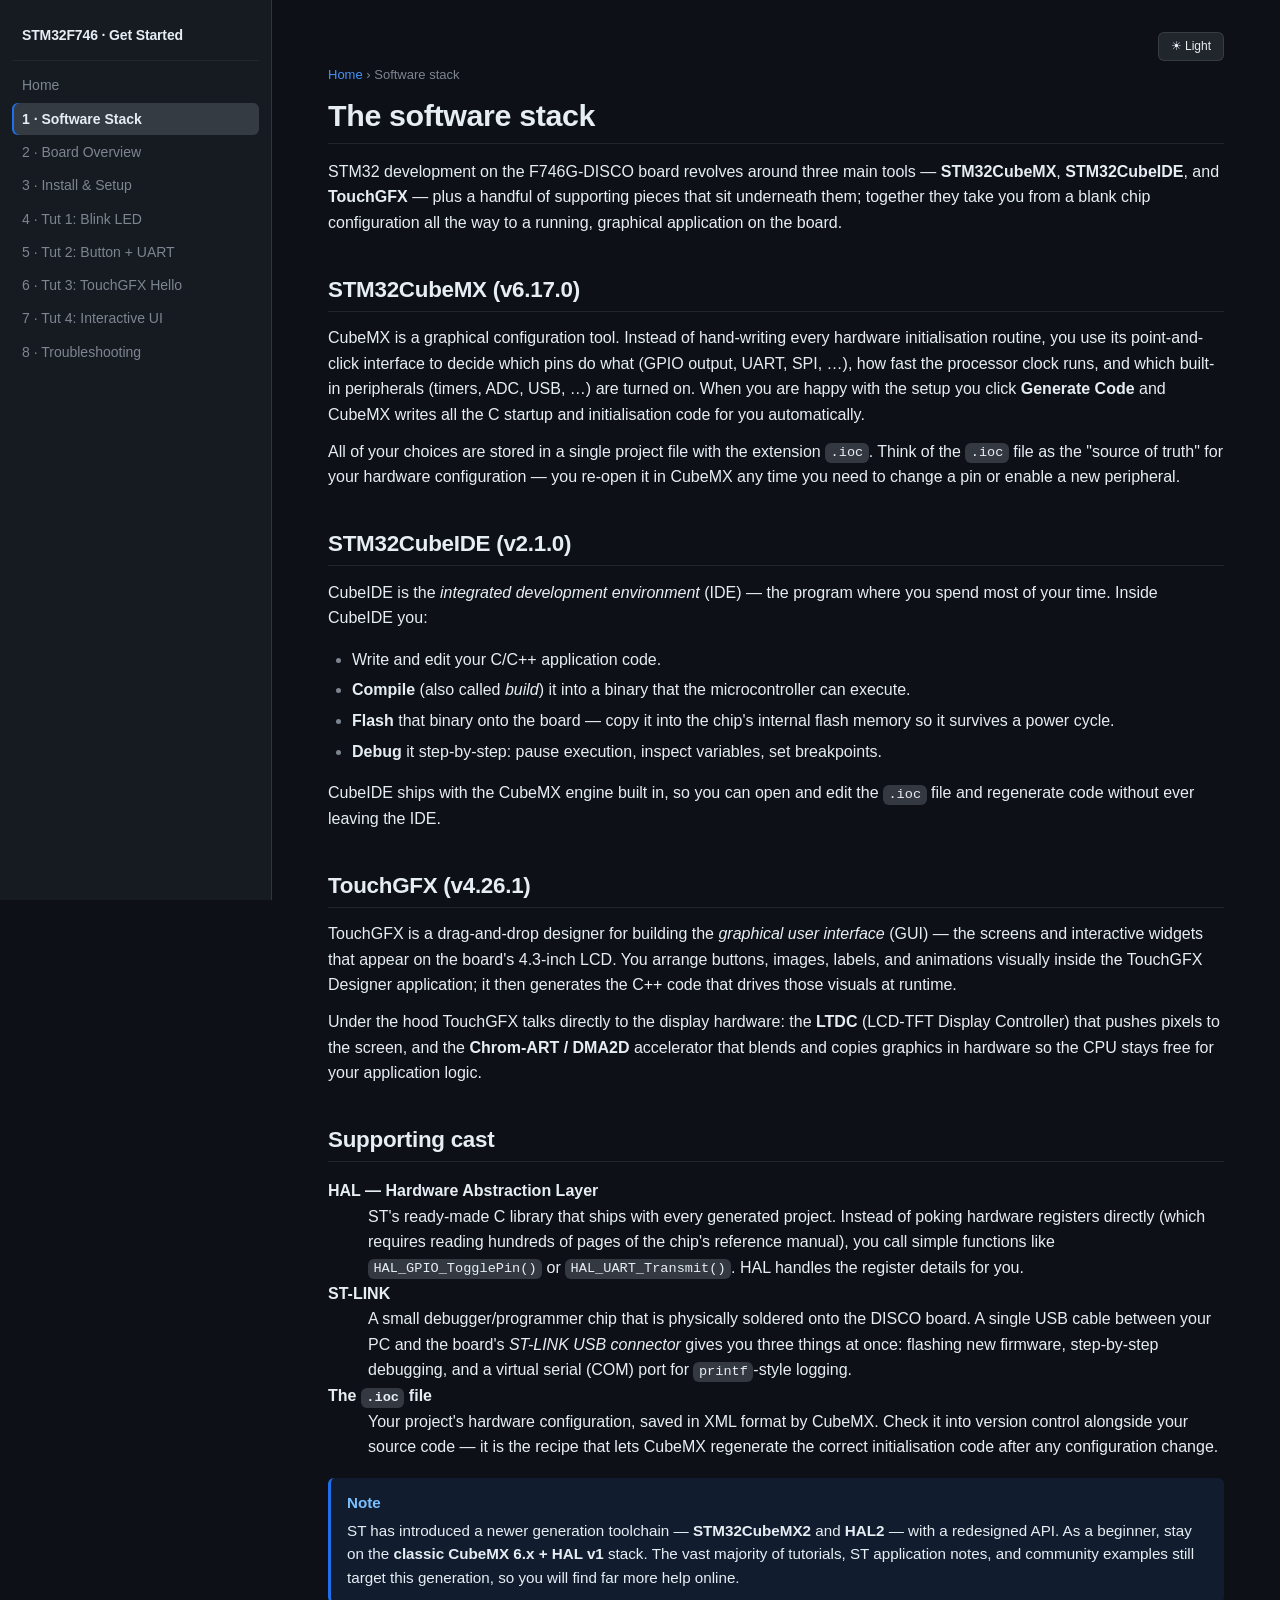
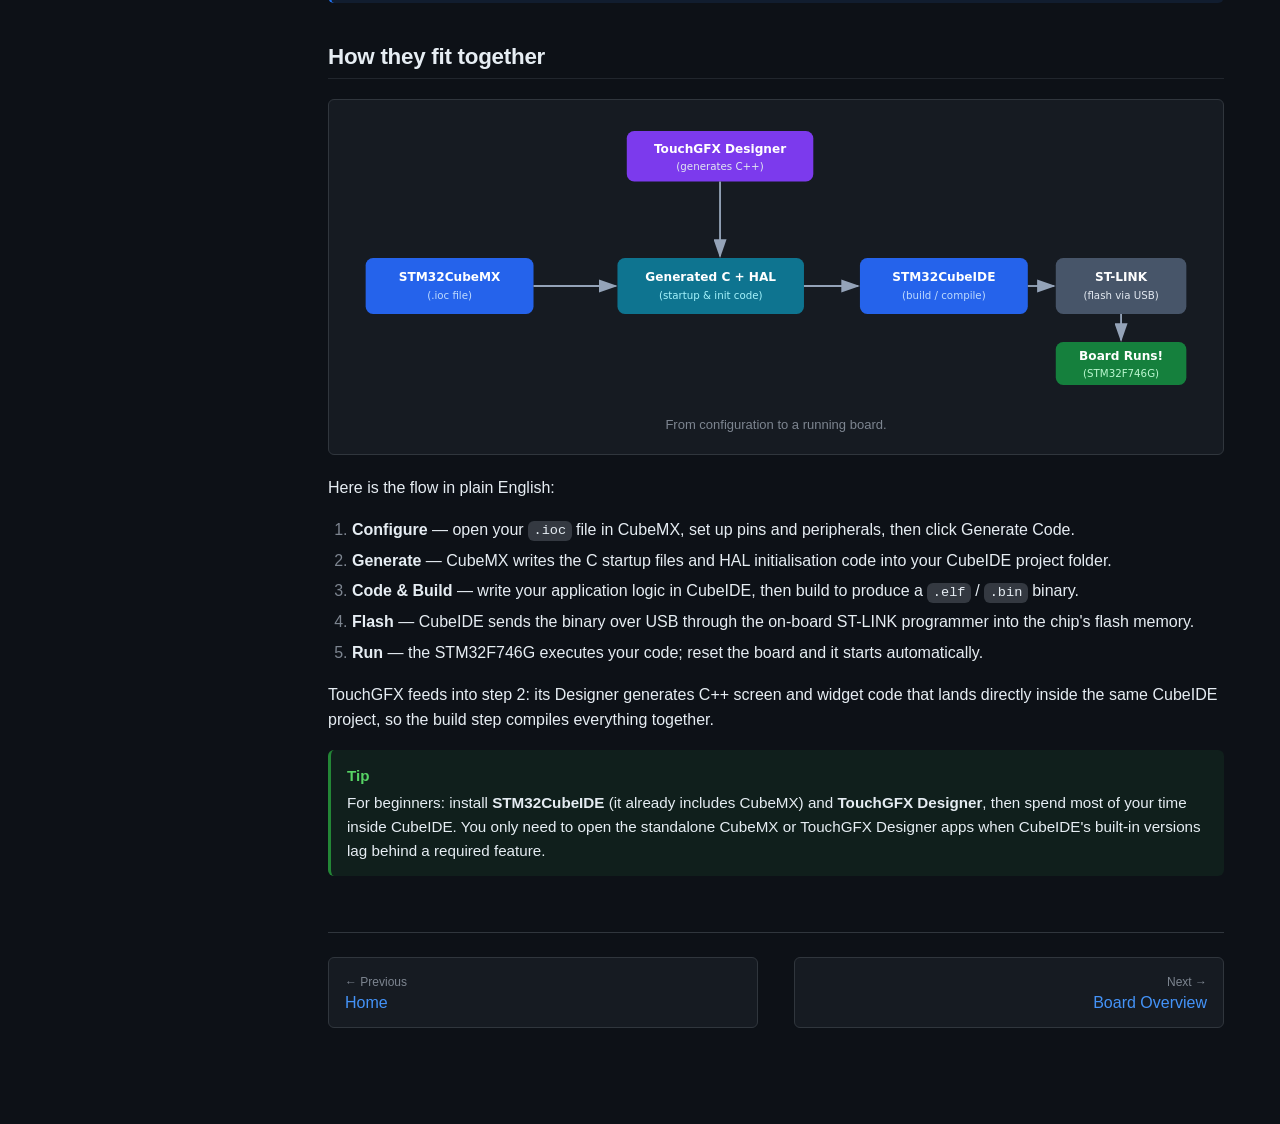
==== pages/01-software-stack.html @ 05ccff7e "Add STM32F746G-DISCO getting-started guide (static site) Offline multi-page HTML guide for STM32 beg" ====
<!DOCTYPE html>
<html lang="en">
<head>
<meta charset="UTF-8">
<meta name="viewport" content="width=device-width, initial-scale=1">
<title>Software stack · STM32F746G Getting Started</title>
<link rel="stylesheet" href="../assets/style.css">
</head>
<body data-base="../">
<div class="layout">
  <aside id="sidebar"></aside>
  <main>
    <div class="topbar"><button id="theme-toggle" type="button">Light</button></div>
    <div class="content">
      <div class="breadcrumb"><a href="../index.html">Home</a> › Software stack</div>
      <h1>The software stack</h1>

      <p>
        STM32 development on the F746G-DISCO board revolves around three main tools —
        <strong>STM32CubeMX</strong>, <strong>STM32CubeIDE</strong>, and <strong>TouchGFX</strong> —
        plus a handful of supporting pieces that sit underneath them; together they take you from
        a blank chip configuration all the way to a running, graphical application on the board.
      </p>

      <h2>STM32CubeMX (v6.17.0)</h2>
      <p>
        CubeMX is a graphical configuration tool. Instead of hand-writing every hardware
        initialisation routine, you use its point-and-click interface to decide which pins do what
        (GPIO output, UART, SPI, …), how fast the processor clock runs, and which built-in
        peripherals (timers, ADC, USB, …) are turned on. When you are happy with the setup you
        click <strong>Generate Code</strong> and CubeMX writes all the C startup and initialisation
        code for you automatically.
      </p>
      <p>
        All of your choices are stored in a single project file with the extension
        <code>.ioc</code>. Think of the <code>.ioc</code> file as the "source of truth" for your
        hardware configuration — you re-open it in CubeMX any time you need to change a pin or
        enable a new peripheral.
      </p>

      <h2>STM32CubeIDE (v2.1.0)</h2>
      <p>
        CubeIDE is the <em>integrated development environment</em> (IDE) — the program where you
        spend most of your time. Inside CubeIDE you:
      </p>
      <ul>
        <li>Write and edit your C/C++ application code.</li>
        <li><strong>Compile</strong> (also called <em>build</em>) it into a binary that the
            microcontroller can execute.</li>
        <li><strong>Flash</strong> that binary onto the board — copy it into the chip's internal
            flash memory so it survives a power cycle.</li>
        <li><strong>Debug</strong> it step-by-step: pause execution, inspect variables, set
            breakpoints.</li>
      </ul>
      <p>
        CubeIDE ships with the CubeMX engine built in, so you can open and edit the
        <code>.ioc</code> file and regenerate code without ever leaving the IDE.
      </p>

      <h2>TouchGFX (v4.26.1)</h2>
      <p>
        TouchGFX is a drag-and-drop designer for building the <em>graphical user interface</em>
        (GUI) — the screens and interactive widgets that appear on the board's 4.3-inch LCD.
        You arrange buttons, images, labels, and animations visually inside the TouchGFX Designer
        application; it then generates the C++ code that drives those visuals at runtime.
      </p>
      <p>
        Under the hood TouchGFX talks directly to the display hardware: the
        <strong>LTDC</strong> (LCD-TFT Display Controller) that pushes pixels to the screen, and
        the <strong>Chrom-ART / DMA2D</strong> accelerator that blends and copies graphics in
        hardware so the CPU stays free for your application logic.
      </p>

      <h2>Supporting cast</h2>
      <dl>
        <dt><strong>HAL — Hardware Abstraction Layer</strong></dt>
        <dd>
          ST's ready-made C library that ships with every generated project. Instead of poking
          hardware registers directly (which requires reading hundreds of pages of the chip's
          reference manual), you call simple functions like
          <code>HAL_GPIO_TogglePin()</code> or <code>HAL_UART_Transmit()</code>. HAL handles the
          register details for you.
        </dd>

        <dt><strong>ST-LINK</strong></dt>
        <dd>
          A small debugger/programmer chip that is physically soldered onto the DISCO board. A
          single USB cable between your PC and the board's <em>ST-LINK USB connector</em> gives you
          three things at once: flashing new firmware, step-by-step debugging, and a virtual serial
          (COM) port for <code>printf</code>-style logging.
        </dd>

        <dt><strong>The <code>.ioc</code> file</strong></dt>
        <dd>
          Your project's hardware configuration, saved in XML format by CubeMX. Check it into
          version control alongside your source code — it is the recipe that lets CubeMX
          regenerate the correct initialisation code after any configuration change.
        </dd>
      </dl>

      <div class="note"><b>Note</b> ST has introduced a newer generation toolchain —
        <strong>STM32CubeMX2</strong> and <strong>HAL2</strong> — with a redesigned API. As a
        beginner, stay on the <strong>classic CubeMX 6.x + HAL v1</strong> stack. The vast majority
        of tutorials, ST application notes, and community examples still target this generation, so
        you will find far more help online.
      </div>

      <h2>How they fit together</h2>

      <figure>
        <img src="../assets/img/toolchain-flow.svg"
             alt="Toolchain flow from CubeMX through CubeIDE and ST-LINK to the board, with TouchGFX feeding code generation">
        <figcaption>From configuration to a running board.</figcaption>
      </figure>

      <p>
        Here is the flow in plain English:
      </p>
      <ol>
        <li><strong>Configure</strong> — open your <code>.ioc</code> file in CubeMX, set up pins
            and peripherals, then click Generate Code.</li>
        <li><strong>Generate</strong> — CubeMX writes the C startup files and HAL initialisation
            code into your CubeIDE project folder.</li>
        <li><strong>Code &amp; Build</strong> — write your application logic in CubeIDE, then
            build to produce a <code>.elf</code> / <code>.bin</code> binary.</li>
        <li><strong>Flash</strong> — CubeIDE sends the binary over USB through the on-board ST-LINK
            programmer into the chip's flash memory.</li>
        <li><strong>Run</strong> — the STM32F746G executes your code; reset the board and it
            starts automatically.</li>
      </ol>
      <p>
        TouchGFX feeds into step 2: its Designer generates C++ screen and widget code that lands
        directly inside the same CubeIDE project, so the build step compiles everything together.
      </p>

      <div class="tip"><b>Tip</b> For beginners: install <strong>STM32CubeIDE</strong> (it already
        includes CubeMX) and <strong>TouchGFX Designer</strong>, then spend most of your time
        inside CubeIDE. You only need to open the standalone CubeMX or TouchGFX Designer apps when
        CubeIDE's built-in versions lag behind a required feature.
      </div>

    </div>
    <div class="page-nav" id="page-nav"></div>
  </main>
</div>
<script src="../assets/nav.js"></script>
</body>
</html>
---- assets/style.css ----
/* ============================================================
   STM32 doc bundle — GitHub Primer (dark) / VS Code-inspired theme
   Dark is default; [data-theme="light"] overrides via CSS variables.
   ============================================================ */

:root{
  /* surfaces */
  --bg:#0d1117;
  --bg-elev:#161b22;
  --border:#30363d;
  --border-muted:#21262d;
  /* text */
  --text:#e6edf3;
  --text-muted:#7d8590;
  /* accent */
  --link:#4493f8;
  --accent:#1f6feb;
  /* interactive neutrals */
  --neutral-hover:rgba(177,186,196,0.12);
  --neutral-active:rgba(177,186,196,0.20);
  /* buttons */
  --btn-bg:#21262d;
  --btn-hover:#30363d;
  --btn-border:rgba(240,246,252,0.10);
  /* code */
  --code-inline:rgba(110,118,129,0.40);
  /* callouts */
  --note-bd:#1f6feb; --note-bg:rgba(56,139,253,0.10);  --note-fg:#79c0ff;
  --tip-bd:#238636;  --tip-bg:rgba(46,160,67,0.10);    --tip-fg:#56d364;
  --warn-bd:#9e6a03; --warn-bg:rgba(187,128,9,0.10);   --warn-fg:#e3b341;
  --ok-bd:#238636;   --ok-bg:rgba(46,160,67,0.13);     --ok-fg:#56d364;
  /* misc */
  --radius:6px;
  --sidebar-w:272px;
  --maxw:896px;
  --mono:ui-monospace,SFMono-Regular,"SF Mono",Menlo,Consolas,"Liberation Mono",monospace;
  --sans:-apple-system,BlinkMacSystemFont,"Segoe UI","Noto Sans",Helvetica,Arial,sans-serif;
}
[data-theme="light"]{
  --bg:#ffffff;
  --bg-elev:#f6f8fa;
  --border:#d1d9e0;
  --border-muted:#d8dee4;
  --text:#1f2328;
  --text-muted:#59636e;
  --link:#0969da;
  --accent:#0969da;
  --neutral-hover:rgba(208,215,222,0.40);
  --neutral-active:rgba(208,215,222,0.65);
  --btn-bg:#f6f8fa;
  --btn-hover:#eaeef2;
  --btn-border:#d0d7de;
  --code-inline:rgba(175,184,193,0.20);
  --note-bd:#0969da; --note-bg:#ddf4ff; --note-fg:#0550ae;
  --tip-bd:#1a7f37;  --tip-bg:#dafbe1; --tip-fg:#0a5f1a;
  --warn-bd:#9a6700; --warn-bg:#fff8c5; --warn-fg:#7d4e00;
  --ok-bd:#1a7f37;   --ok-bg:#dafbe1;  --ok-fg:#0a5f1a;
}

*{box-sizing:border-box}
html{scrollbar-width:thin;scrollbar-color:var(--border) transparent}
html,body{margin:0;padding:0}
body{
  background:var(--bg);color:var(--text);
  font-family:var(--sans);font-size:16px;line-height:1.6;
  -webkit-font-smoothing:antialiased;text-rendering:optimizeLegibility;
}
::selection{background:rgba(56,139,253,0.40);color:#fff}
a{color:var(--link);text-decoration:none}
a:hover{text-decoration:underline}
a:focus-visible,button:focus-visible{outline:2px solid var(--accent);outline-offset:2px;border-radius:var(--radius)}

/* scrollbars (WebKit) */
::-webkit-scrollbar{width:10px;height:10px}
::-webkit-scrollbar-track{background:transparent}
::-webkit-scrollbar-thumb{background:var(--border);border-radius:8px;border:2px solid transparent;background-clip:padding-box}
::-webkit-scrollbar-thumb:hover{background:var(--text-muted)}

/* ---------- layout ---------- */
.layout{display:grid;grid-template-columns:var(--sidebar-w) 1fr;min-height:100vh}

#sidebar{
  background:var(--bg-elev);border-right:1px solid var(--border);
  padding:16px 12px;position:sticky;top:0;height:100vh;overflow-y:auto;
}
#sidebar .brand{
  font-weight:600;font-size:14px;letter-spacing:-.01em;
  padding:8px 10px 14px;margin-bottom:6px;border-bottom:1px solid var(--border-muted);
}
#sidebar .brand a{color:var(--text)}
#sidebar .brand a:hover{text-decoration:none;color:var(--link)}
#sidebar nav{margin-top:8px}
#sidebar nav a{
  display:block;padding:6px 10px;margin:1px 0;border-radius:var(--radius);
  color:var(--text-muted);font-size:14px;line-height:1.45;
  transition:background .12s ease,color .12s ease;
}
#sidebar nav a:hover{background:var(--neutral-hover);color:var(--text);text-decoration:none}
#sidebar nav a.active{
  background:var(--neutral-active);color:var(--text);font-weight:600;
  box-shadow:inset 2px 0 0 var(--accent);
}

main{padding:32px 40px 96px;margin:0 auto;width:100%;max-width:calc(var(--maxw) + 80px)}
.content{max-width:var(--maxw)}

/* ---------- topbar / theme toggle ---------- */
.topbar{display:flex;justify-content:flex-end;margin-bottom:4px}
#theme-toggle{
  background:var(--btn-bg);border:1px solid var(--btn-border);color:var(--text);
  border-radius:var(--radius);padding:5px 12px;cursor:pointer;
  font-family:var(--sans);font-size:12px;font-weight:500;line-height:1.4;
  transition:background .12s ease,border-color .12s ease;
}
#theme-toggle:hover{background:var(--btn-hover);border-color:var(--text-muted)}

/* ---------- typography ---------- */
.breadcrumb{color:var(--text-muted);font-size:13px;margin-bottom:10px}
h1,h2,h3{line-height:1.25;font-weight:600;letter-spacing:-.012em}
h1{font-size:1.9rem;margin:.1em 0 .5em;padding-bottom:.3em;border-bottom:1px solid var(--border-muted)}
h2{font-size:1.4rem;margin:1.8em 0 .6em;padding-bottom:.3em;border-bottom:1px solid var(--border-muted)}
h3{font-size:1.12rem;margin:1.5em 0 .4em}
p{margin:.7em 0}
ul,ol{padding-left:1.5em}
li{margin:.32em 0}
li::marker{color:var(--text-muted)}
strong,b{font-weight:600}
hr{border:0;border-top:1px solid var(--border);margin:2em 0}

/* ---------- code ---------- */
pre{
  background:var(--bg-elev);border:1px solid var(--border);border-radius:var(--radius);
  padding:14px 16px;overflow-x:auto;position:relative;
  font-family:var(--mono);font-size:85%;line-height:1.5;
}
pre code{font-size:inherit;background:none;padding:0;border:0}
code{font-family:var(--mono);font-size:85%}
:not(pre)>code{background:var(--code-inline);padding:.18em .4em;border-radius:6px;white-space:nowrap}
.copy-btn{
  position:absolute;top:8px;right:8px;
  background:var(--btn-bg);border:1px solid var(--border);color:var(--text-muted);
  border-radius:var(--radius);padding:4px 9px;font-size:12px;font-family:var(--sans);
  cursor:pointer;opacity:0;transition:opacity .12s ease,background .12s ease,color .12s ease;
}
pre:hover .copy-btn,.copy-btn:focus-visible{opacity:1}
.copy-btn:hover{background:var(--btn-hover);color:var(--text);border-color:var(--text-muted)}

/* ---------- callouts (GitHub-alert style: accent left bar + tint) ---------- */
.note,.tip,.warn,.checkpoint{
  border-left:3px solid;border-radius:var(--radius);
  padding:.85rem 1rem;margin:1.1rem 0;font-size:.95rem;line-height:1.55;
}
.note b,.tip b,.warn b,.checkpoint b{display:block;margin-bottom:.25rem;font-weight:600}
.note{border-left-color:var(--note-bd);background:var(--note-bg)}
.note b{color:var(--note-fg)}
.tip{border-left-color:var(--tip-bd);background:var(--tip-bg)}
.tip b{color:var(--tip-fg)}
.warn{border-left-color:var(--warn-bd);background:var(--warn-bg)}
.warn b{color:var(--warn-fg)}
.checkpoint{border-left-color:var(--ok-bd);background:var(--ok-bg)}
.checkpoint b{color:var(--ok-fg)}

/* ---------- tables ---------- */
table{border-collapse:collapse;width:100%;margin:18px 0;font-size:14px;border:1px solid var(--border);border-radius:var(--radius);overflow:hidden}
th,td{border:1px solid var(--border);padding:7px 13px;text-align:left;vertical-align:top}
th{background:var(--bg-elev);font-weight:600}
tbody tr:nth-child(2n){background:var(--bg-elev)}

/* ---------- cards (index TOC) ---------- */
.cards{display:grid;grid-template-columns:repeat(auto-fill,minmax(248px,1fr));gap:14px;margin:22px 0}
.card{
  display:block;background:var(--bg-elev);border:1px solid var(--border);
  border-radius:var(--radius);padding:16px 18px;
  transition:border-color .12s ease,transform .12s ease;
}
.card:hover{border-color:var(--link);text-decoration:none;transform:translateY(-1px)}
.card .num{color:var(--text-muted);font-family:var(--mono);font-size:12px;letter-spacing:.04em}
.card .ct{color:var(--link);font-weight:600;font-size:15px;margin:5px 0 4px}
.card:hover .ct{text-decoration:underline}
.card .cd{color:var(--text-muted);font-size:13.5px;line-height:1.5}

/* ---------- figures ---------- */
figure{margin:20px 0;text-align:center;background:var(--bg-elev);border:1px solid var(--border);border-radius:var(--radius);padding:18px}
figure svg,figure img{max-width:100%;height:auto}
figcaption{color:var(--text-muted);font-size:13px;margin-top:10px}

/* ---------- prev / next footer ---------- */
.page-nav{display:flex;justify-content:space-between;margin-top:56px;padding-top:24px;border-top:1px solid var(--border);gap:14px}
.page-nav a{
  background:var(--bg-elev);border:1px solid var(--border);border-radius:var(--radius);
  padding:12px 16px;flex:1;max-width:48%;line-height:1.4;
  transition:border-color .12s ease;
}
.page-nav a:hover{border-color:var(--link);text-decoration:none}
.page-nav .pn-next{text-align:right}
.page-nav .dir{color:var(--text-muted);font-size:12px}

/* ---------- responsive ---------- */
@media(max-width:820px){
  .layout{grid-template-columns:1fr}
  #sidebar{position:static;height:auto;border-right:none;border-bottom:1px solid var(--border)}
  main{padding:22px 18px 64px}
}
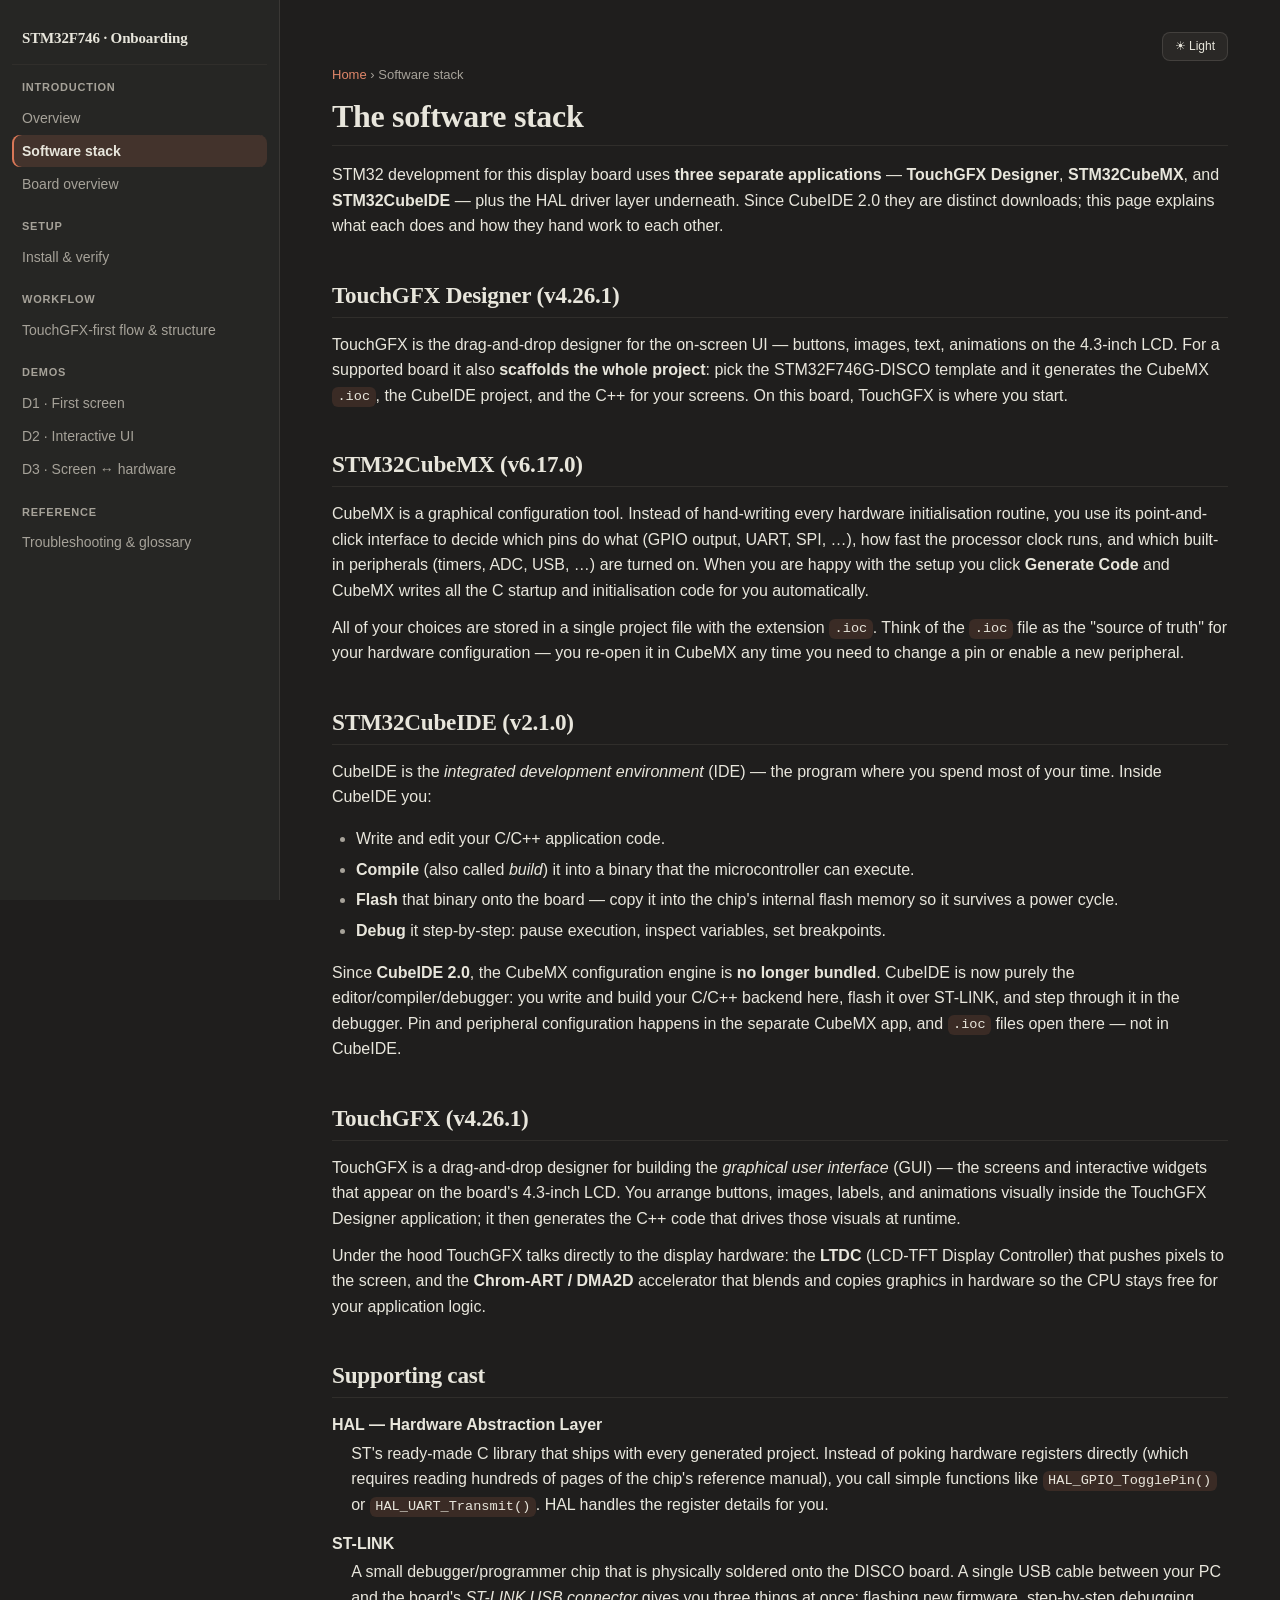
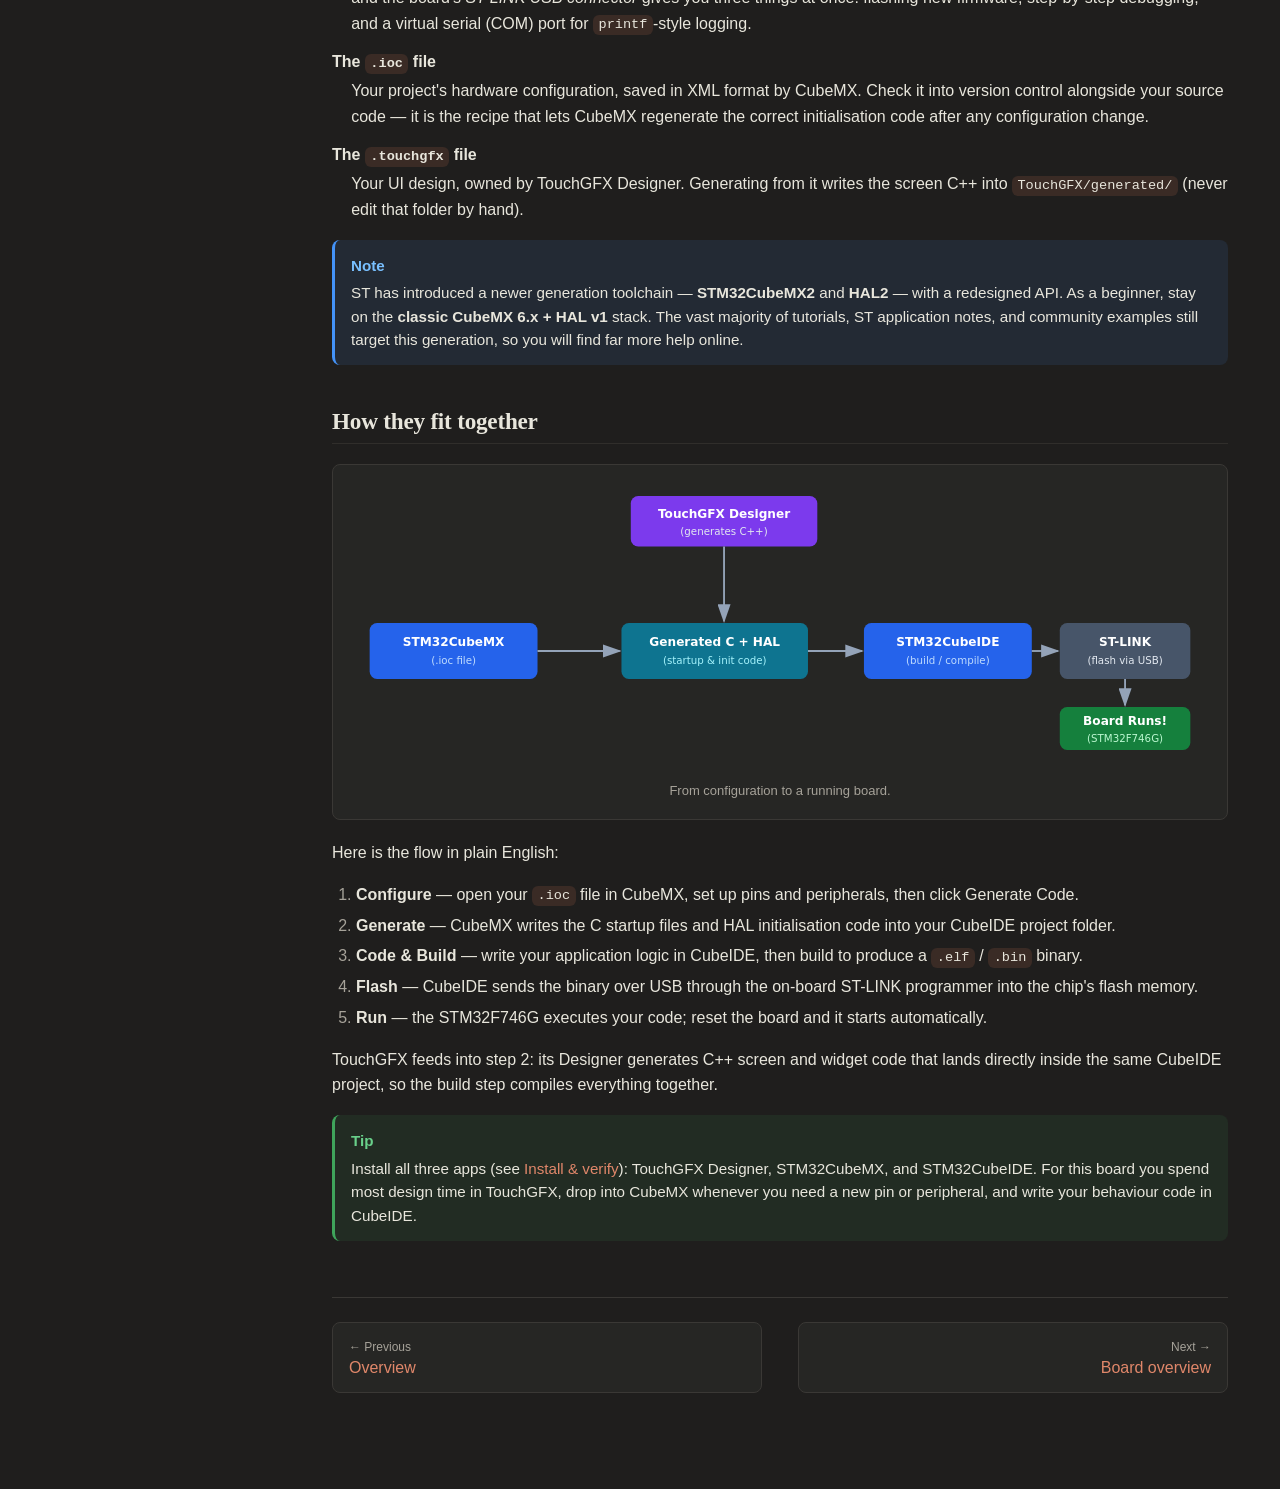
==== commit eaa2bbe5: "content(01): three separate tools; remove bundled-CubeMX claims; add TouchGFX + .touchgfx" ====
--- a/pages/01-software-stack.html
+++ b/pages/01-software-stack.html
@@ -15,12 +15,10 @@
       <div class="breadcrumb"><a href="../index.html">Home</a> › Software stack</div>
       <h1>The software stack</h1>
 
-      <p>
-        STM32 development on the F746G-DISCO board revolves around three main tools —
-        <strong>STM32CubeMX</strong>, <strong>STM32CubeIDE</strong>, and <strong>TouchGFX</strong> —
-        plus a handful of supporting pieces that sit underneath them; together they take you from
-        a blank chip configuration all the way to a running, graphical application on the board.
-      </p>
+      <p>STM32 development for this display board uses <strong>three separate applications</strong> — <strong>TouchGFX Designer</strong>, <strong>STM32CubeMX</strong>, and <strong>STM32CubeIDE</strong> — plus the HAL driver layer underneath. Since CubeIDE 2.0 they are distinct downloads; this page explains what each does and how they hand work to each other.</p>
+
+      <h2>TouchGFX Designer (v4.26.1)</h2>
+      <p>TouchGFX is the drag-and-drop designer for the on-screen UI — buttons, images, text, animations on the 4.3-inch LCD. For a supported board it also <strong>scaffolds the whole project</strong>: pick the STM32F746G-DISCO template and it generates the CubeMX <code>.ioc</code>, the CubeIDE project, and the C++ for your screens. On this board, TouchGFX is where you start.</p>
 
       <h2>STM32CubeMX (v6.17.0)</h2>
       <p>
@@ -52,10 +50,7 @@
         <li><strong>Debug</strong> it step-by-step: pause execution, inspect variables, set
             breakpoints.</li>
       </ul>
-      <p>
-        CubeIDE ships with the CubeMX engine built in, so you can open and edit the
-        <code>.ioc</code> file and regenerate code without ever leaving the IDE.
-      </p>
+      <p>Since <strong>CubeIDE 2.0</strong>, the CubeMX configuration engine is <strong>no longer bundled</strong>. CubeIDE is now purely the editor/compiler/debugger: you write and build your C/C++ backend here, flash it over ST-LINK, and step through it in the debugger. Pin and peripheral configuration happens in the separate CubeMX app, and <code>.ioc</code> files open there — not in CubeIDE.</p>
 
       <h2>TouchGFX (v4.26.1)</h2>
       <p>
@@ -96,6 +91,9 @@
           version control alongside your source code — it is the recipe that lets CubeMX
           regenerate the correct initialisation code after any configuration change.
         </dd>
+
+        <dt><strong>The <code>.touchgfx</code> file</strong></dt>
+        <dd>Your UI design, owned by TouchGFX Designer. Generating from it writes the screen C++ into <code>TouchGFX/generated/</code> (never edit that folder by hand).</dd>
       </dl>
 
       <div class="note"><b>Note</b> ST has introduced a newer generation toolchain —
@@ -133,11 +131,7 @@
         directly inside the same CubeIDE project, so the build step compiles everything together.
       </p>
 
-      <div class="tip"><b>Tip</b> For beginners: install <strong>STM32CubeIDE</strong> (it already
-        includes CubeMX) and <strong>TouchGFX Designer</strong>, then spend most of your time
-        inside CubeIDE. You only need to open the standalone CubeMX or TouchGFX Designer apps when
-        CubeIDE's built-in versions lag behind a required feature.
-      </div>
+      <div class="tip"><b>Tip</b> Install all three apps (see <a href="03-install-setup.html">Install &amp; verify</a>): TouchGFX Designer, STM32CubeMX, and STM32CubeIDE. For this board you spend most design time in TouchGFX, drop into CubeMX whenever you need a new pin or peripheral, and write your behaviour code in CubeIDE.</div>
 
     </div>
     <div class="page-nav" id="page-nav"></div>
--- a/assets/style.css
+++ b/assets/style.css
@@ -1,56 +1,56 @@
 /* ============================================================
-   STM32 doc bundle — GitHub Primer (dark) / VS Code-inspired theme
+   STM32 onboarding bundle — Claude-style theme
    Dark is default; [data-theme="light"] overrides via CSS variables.
    ============================================================ */
-
 :root{
-  /* surfaces */
-  --bg:#0d1117;
-  --bg-elev:#161b22;
-  --border:#30363d;
-  --border-muted:#21262d;
+  /* surfaces (warm dark) */
+  --bg:#1f1e1d;
+  --bg-elev:#262624;
+  --border:#3a3835;
+  --border-muted:#302e2b;
   /* text */
-  --text:#e6edf3;
-  --text-muted:#7d8590;
-  /* accent */
-  --link:#4493f8;
-  --accent:#1f6feb;
+  --text:#e8e6dc;
+  --text-muted:#a6a299;
+  /* accent (clay) */
+  --link:#e0876a;
+  --accent:#d97757;
   /* interactive neutrals */
-  --neutral-hover:rgba(177,186,196,0.12);
-  --neutral-active:rgba(177,186,196,0.20);
+  --neutral-hover:rgba(217,119,87,0.10);
+  --neutral-active:rgba(217,119,87,0.16);
   /* buttons */
-  --btn-bg:#21262d;
-  --btn-hover:#30363d;
-  --btn-border:rgba(240,246,252,0.10);
+  --btn-bg:#2a2826;
+  --btn-hover:#332f2c;
+  --btn-border:rgba(240,238,230,0.12);
   /* code */
-  --code-inline:rgba(110,118,129,0.40);
+  --code-inline:rgba(217,119,87,0.14);
   /* callouts */
-  --note-bd:#1f6feb; --note-bg:rgba(56,139,253,0.10);  --note-fg:#79c0ff;
-  --tip-bd:#238636;  --tip-bg:rgba(46,160,67,0.10);    --tip-fg:#56d364;
-  --warn-bd:#9e6a03; --warn-bg:rgba(187,128,9,0.10);   --warn-fg:#e3b341;
-  --ok-bd:#238636;   --ok-bg:rgba(46,160,67,0.13);     --ok-fg:#56d364;
+  --note-bd:#4493f8; --note-bg:rgba(68,147,248,0.10);  --note-fg:#79c0ff;
+  --tip-bd:#3fa45b;  --tip-bg:rgba(63,164,91,0.10);    --tip-fg:#69d08a;
+  --warn-bd:#d99a3a; --warn-bg:rgba(217,154,58,0.10);  --warn-fg:#e3b341;
+  --ok-bd:#3fa45b;   --ok-bg:rgba(63,164,91,0.13);     --ok-fg:#69d08a;
   /* misc */
-  --radius:6px;
-  --sidebar-w:272px;
+  --radius:8px;
+  --sidebar-w:280px;
   --maxw:896px;
   --mono:ui-monospace,SFMono-Regular,"SF Mono",Menlo,Consolas,"Liberation Mono",monospace;
   --sans:-apple-system,BlinkMacSystemFont,"Segoe UI","Noto Sans",Helvetica,Arial,sans-serif;
+  --serif:ui-serif,Georgia,"Iowan Old Style","Palatino Linotype","Times New Roman",serif;
 }
 [data-theme="light"]{
-  --bg:#ffffff;
-  --bg-elev:#f6f8fa;
-  --border:#d1d9e0;
-  --border-muted:#d8dee4;
-  --text:#1f2328;
-  --text-muted:#59636e;
-  --link:#0969da;
-  --accent:#0969da;
-  --neutral-hover:rgba(208,215,222,0.40);
-  --neutral-active:rgba(208,215,222,0.65);
-  --btn-bg:#f6f8fa;
-  --btn-hover:#eaeef2;
-  --btn-border:#d0d7de;
-  --code-inline:rgba(175,184,193,0.20);
+  --bg:#faf9f5;
+  --bg-elev:#f0eee6;
+  --border:#e3e1d8;
+  --border-muted:#eceae1;
+  --text:#1f1e1d;
+  --text-muted:#6b6862;
+  --link:#c75f43;
+  --accent:#d97757;
+  --neutral-hover:rgba(28,27,26,0.05);
+  --neutral-active:rgba(217,119,87,0.14);
+  --btn-bg:#f0eee6;
+  --btn-hover:#e7e4d9;
+  --btn-border:#e3e1d8;
+  --code-inline:rgba(217,119,87,0.12);
   --note-bd:#0969da; --note-bg:#ddf4ff; --note-fg:#0550ae;
   --tip-bd:#1a7f37;  --tip-bg:#dafbe1; --tip-fg:#0a5f1a;
   --warn-bd:#9a6700; --warn-bg:#fff8c5; --warn-fg:#7d4e00;
@@ -65,12 +65,11 @@
   font-family:var(--sans);font-size:16px;line-height:1.6;
   -webkit-font-smoothing:antialiased;text-rendering:optimizeLegibility;
 }
-::selection{background:rgba(56,139,253,0.40);color:#fff}
+::selection{background:rgba(217,119,87,0.30);color:var(--text)}
 a{color:var(--link);text-decoration:none}
 a:hover{text-decoration:underline}
 a:focus-visible,button:focus-visible{outline:2px solid var(--accent);outline-offset:2px;border-radius:var(--radius)}
 
-/* scrollbars (WebKit) */
 ::-webkit-scrollbar{width:10px;height:10px}
 ::-webkit-scrollbar-track{background:transparent}
 ::-webkit-scrollbar-thumb{background:var(--border);border-radius:8px;border:2px solid transparent;background-clip:padding-box}
@@ -78,18 +77,22 @@
 
 /* ---------- layout ---------- */
 .layout{display:grid;grid-template-columns:var(--sidebar-w) 1fr;min-height:100vh}
-
 #sidebar{
   background:var(--bg-elev);border-right:1px solid var(--border);
-  padding:16px 12px;position:sticky;top:0;height:100vh;overflow-y:auto;
+  padding:18px 12px;position:sticky;top:0;height:100vh;overflow-y:auto;
 }
 #sidebar .brand{
-  font-weight:600;font-size:14px;letter-spacing:-.01em;
-  padding:8px 10px 14px;margin-bottom:6px;border-bottom:1px solid var(--border-muted);
+  font-family:var(--serif);font-weight:600;font-size:15px;letter-spacing:-.01em;
+  padding:8px 10px 14px;margin-bottom:8px;border-bottom:1px solid var(--border-muted);
 }
 #sidebar .brand a{color:var(--text)}
 #sidebar .brand a:hover{text-decoration:none;color:var(--link)}
-#sidebar nav{margin-top:8px}
+/* grouped nav */
+.nav-group{margin-bottom:12px}
+.nav-group-title{
+  font-size:11px;font-weight:600;text-transform:uppercase;letter-spacing:.07em;
+  color:var(--text-muted);padding:6px 10px 4px;
+}
 #sidebar nav a{
   display:block;padding:6px 10px;margin:1px 0;border-radius:var(--radius);
   color:var(--text-muted);font-size:14px;line-height:1.45;
@@ -116,16 +119,29 @@
 
 /* ---------- typography ---------- */
 .breadcrumb{color:var(--text-muted);font-size:13px;margin-bottom:10px}
-h1,h2,h3{line-height:1.25;font-weight:600;letter-spacing:-.012em}
-h1{font-size:1.9rem;margin:.1em 0 .5em;padding-bottom:.3em;border-bottom:1px solid var(--border-muted)}
-h2{font-size:1.4rem;margin:1.8em 0 .6em;padding-bottom:.3em;border-bottom:1px solid var(--border-muted)}
-h3{font-size:1.12rem;margin:1.5em 0 .4em}
+h1,h2,h3{font-family:var(--serif);line-height:1.25;font-weight:600;letter-spacing:-.01em}
+h1{font-size:2rem;margin:.1em 0 .5em;padding-bottom:.3em;border-bottom:1px solid var(--border-muted)}
+h2{font-size:1.45rem;margin:1.8em 0 .6em;padding-bottom:.3em;border-bottom:1px solid var(--border-muted)}
+h3{font-size:1.15rem;margin:1.5em 0 .4em}
 p{margin:.7em 0}
 ul,ol{padding-left:1.5em}
 li{margin:.32em 0}
 li::marker{color:var(--text-muted)}
 strong,b{font-weight:600}
 hr{border:0;border-top:1px solid var(--border);margin:2em 0}
+dl{margin:.8em 0}
+dt{margin-top:.8em}
+dd{margin:.2em 0 .2em 1.2em;color:var(--text)}
+
+/* ---------- tool-step markers ---------- */
+.tool{
+  display:inline-block;font-size:11px;font-weight:600;padding:2px 9px;border-radius:999px;
+  border:1px solid;letter-spacing:.01em;vertical-align:middle;white-space:nowrap;
+  font-family:var(--sans);
+}
+.tool-gfx{color:#c79cff;border-color:rgba(176,124,255,.45);background:rgba(176,124,255,.14)}
+.tool-mx{color:#7db4ff;border-color:rgba(68,147,248,.45);background:rgba(68,147,248,.14)}
+.tool-ide{color:#74d293;border-color:rgba(86,184,119,.45);background:rgba(86,184,119,.14)}
 
 /* ---------- code ---------- */
 pre{
@@ -135,7 +151,7 @@
 }
 pre code{font-size:inherit;background:none;padding:0;border:0}
 code{font-family:var(--mono);font-size:85%}
-:not(pre)>code{background:var(--code-inline);padding:.18em .4em;border-radius:6px;white-space:nowrap}
+:not(pre)>code{background:var(--code-inline);padding:.18em .4em;border-radius:6px}
 .copy-btn{
   position:absolute;top:8px;right:8px;
   background:var(--btn-bg);border:1px solid var(--border);color:var(--text-muted);
@@ -145,29 +161,25 @@
 pre:hover .copy-btn,.copy-btn:focus-visible{opacity:1}
 .copy-btn:hover{background:var(--btn-hover);color:var(--text);border-color:var(--text-muted)}
 
-/* ---------- callouts (GitHub-alert style: accent left bar + tint) ---------- */
+/* ---------- callouts ---------- */
 .note,.tip,.warn,.checkpoint{
   border-left:3px solid;border-radius:var(--radius);
   padding:.85rem 1rem;margin:1.1rem 0;font-size:.95rem;line-height:1.55;
 }
 .note b,.tip b,.warn b,.checkpoint b{display:block;margin-bottom:.25rem;font-weight:600}
-.note{border-left-color:var(--note-bd);background:var(--note-bg)}
-.note b{color:var(--note-fg)}
-.tip{border-left-color:var(--tip-bd);background:var(--tip-bg)}
-.tip b{color:var(--tip-fg)}
-.warn{border-left-color:var(--warn-bd);background:var(--warn-bg)}
-.warn b{color:var(--warn-fg)}
-.checkpoint{border-left-color:var(--ok-bd);background:var(--ok-bg)}
-.checkpoint b{color:var(--ok-fg)}
+.note{border-left-color:var(--note-bd);background:var(--note-bg)} .note b{color:var(--note-fg)}
+.tip{border-left-color:var(--tip-bd);background:var(--tip-bg)} .tip b{color:var(--tip-fg)}
+.warn{border-left-color:var(--warn-bd);background:var(--warn-bg)} .warn b{color:var(--warn-fg)}
+.checkpoint{border-left-color:var(--ok-bd);background:var(--ok-bg)} .checkpoint b{color:var(--ok-fg)}
 
 /* ---------- tables ---------- */
 table{border-collapse:collapse;width:100%;margin:18px 0;font-size:14px;border:1px solid var(--border);border-radius:var(--radius);overflow:hidden}
-th,td{border:1px solid var(--border);padding:7px 13px;text-align:left;vertical-align:top}
+th,td{border:1px solid var(--border);padding:8px 13px;text-align:left;vertical-align:top}
 th{background:var(--bg-elev);font-weight:600}
 tbody tr:nth-child(2n){background:var(--bg-elev)}
 
 /* ---------- cards (index TOC) ---------- */
-.cards{display:grid;grid-template-columns:repeat(auto-fill,minmax(248px,1fr));gap:14px;margin:22px 0}
+.cards{display:grid;grid-template-columns:repeat(auto-fill,minmax(248px,1fr));gap:14px;margin:18px 0}
 .card{
   display:block;background:var(--bg-elev);border:1px solid var(--border);
   border-radius:var(--radius);padding:16px 18px;
@@ -175,7 +187,7 @@
 }
 .card:hover{border-color:var(--link);text-decoration:none;transform:translateY(-1px)}
 .card .num{color:var(--text-muted);font-family:var(--mono);font-size:12px;letter-spacing:.04em}
-.card .ct{color:var(--link);font-weight:600;font-size:15px;margin:5px 0 4px}
+.card .ct{font-family:var(--serif);color:var(--link);font-weight:600;font-size:16px;margin:5px 0 4px}
 .card:hover .ct{text-decoration:underline}
 .card .cd{color:var(--text-muted);font-size:13.5px;line-height:1.5}
 
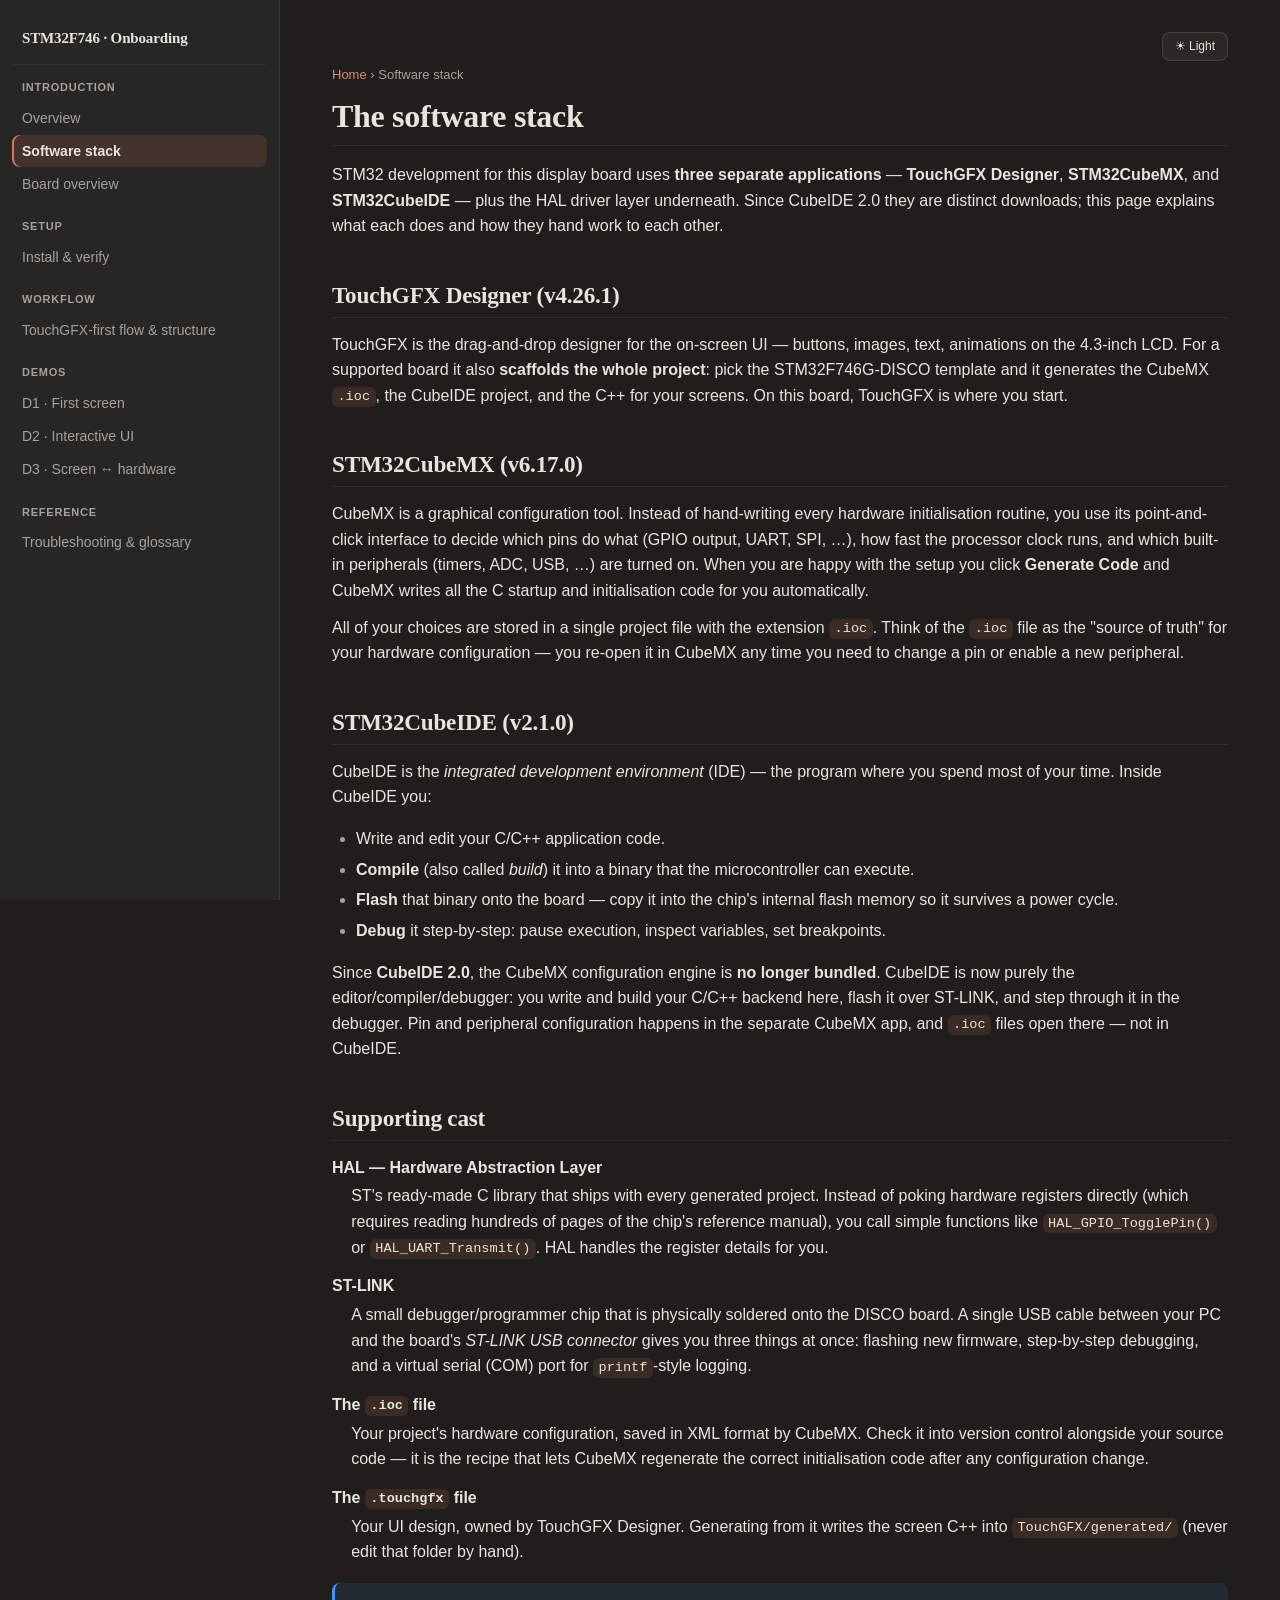
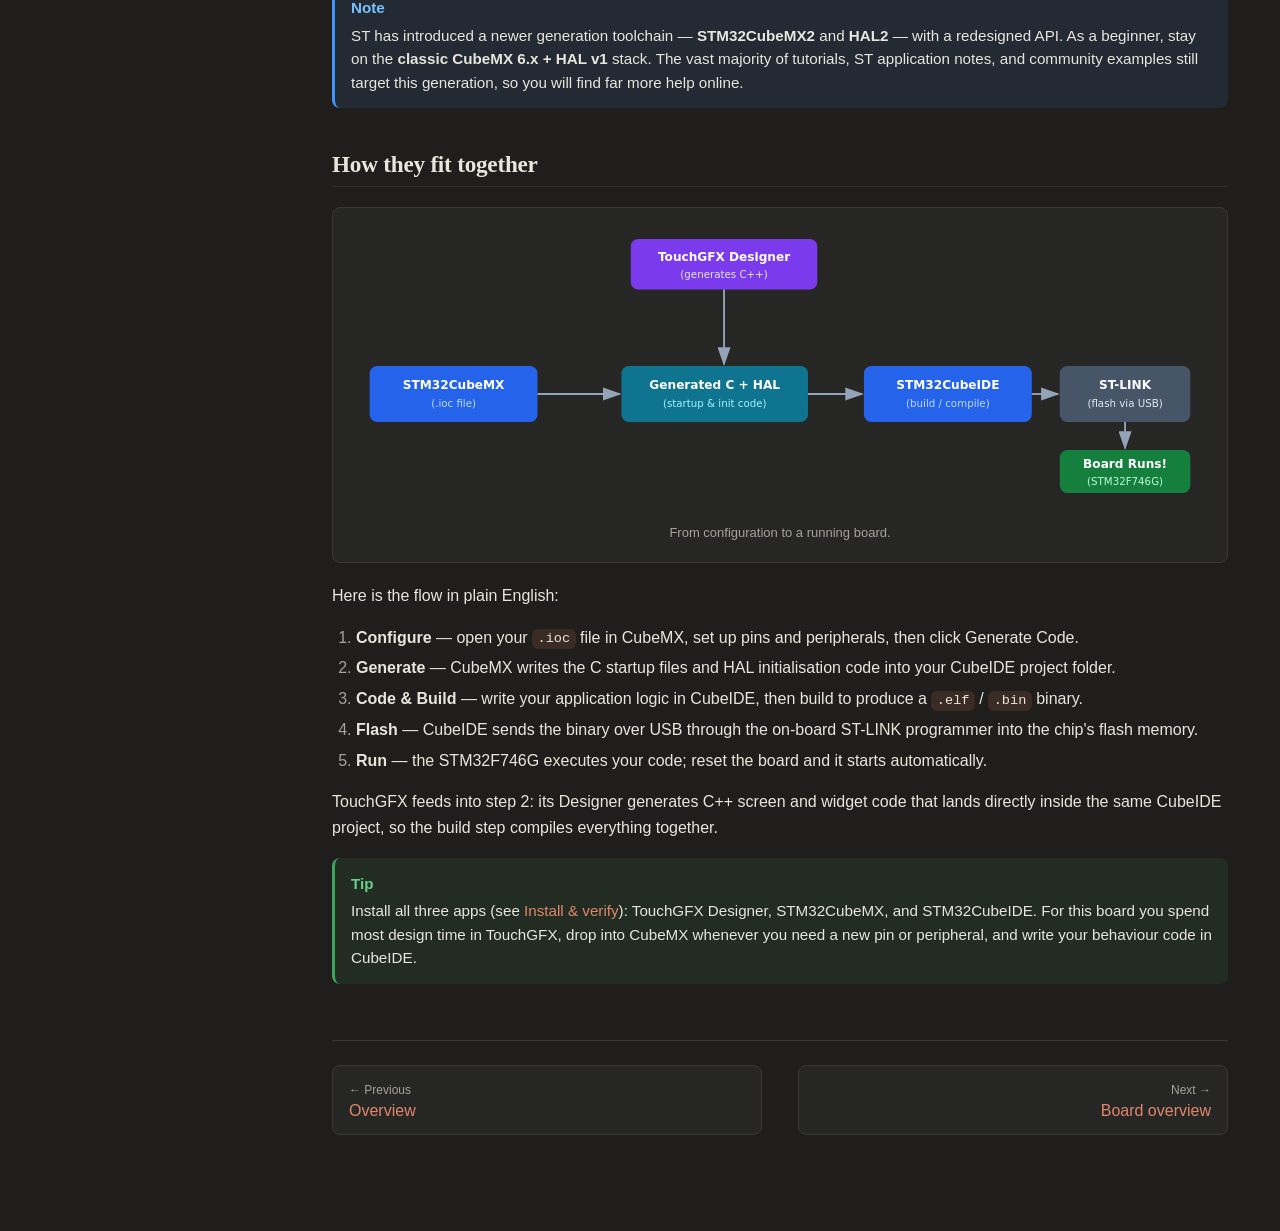
==== commit 8a9da8a7: "fix(01): remove duplicate stale TouchGFX section" ====
--- a/pages/01-software-stack.html
+++ b/pages/01-software-stack.html
@@ -51,20 +51,6 @@
             breakpoints.</li>
       </ul>
       <p>Since <strong>CubeIDE 2.0</strong>, the CubeMX configuration engine is <strong>no longer bundled</strong>. CubeIDE is now purely the editor/compiler/debugger: you write and build your C/C++ backend here, flash it over ST-LINK, and step through it in the debugger. Pin and peripheral configuration happens in the separate CubeMX app, and <code>.ioc</code> files open there — not in CubeIDE.</p>
-
-      <h2>TouchGFX (v4.26.1)</h2>
-      <p>
-        TouchGFX is a drag-and-drop designer for building the <em>graphical user interface</em>
-        (GUI) — the screens and interactive widgets that appear on the board's 4.3-inch LCD.
-        You arrange buttons, images, labels, and animations visually inside the TouchGFX Designer
-        application; it then generates the C++ code that drives those visuals at runtime.
-      </p>
-      <p>
-        Under the hood TouchGFX talks directly to the display hardware: the
-        <strong>LTDC</strong> (LCD-TFT Display Controller) that pushes pixels to the screen, and
-        the <strong>Chrom-ART / DMA2D</strong> accelerator that blends and copies graphics in
-        hardware so the CPU stays free for your application logic.
-      </p>
 
       <h2>Supporting cast</h2>
       <dl>
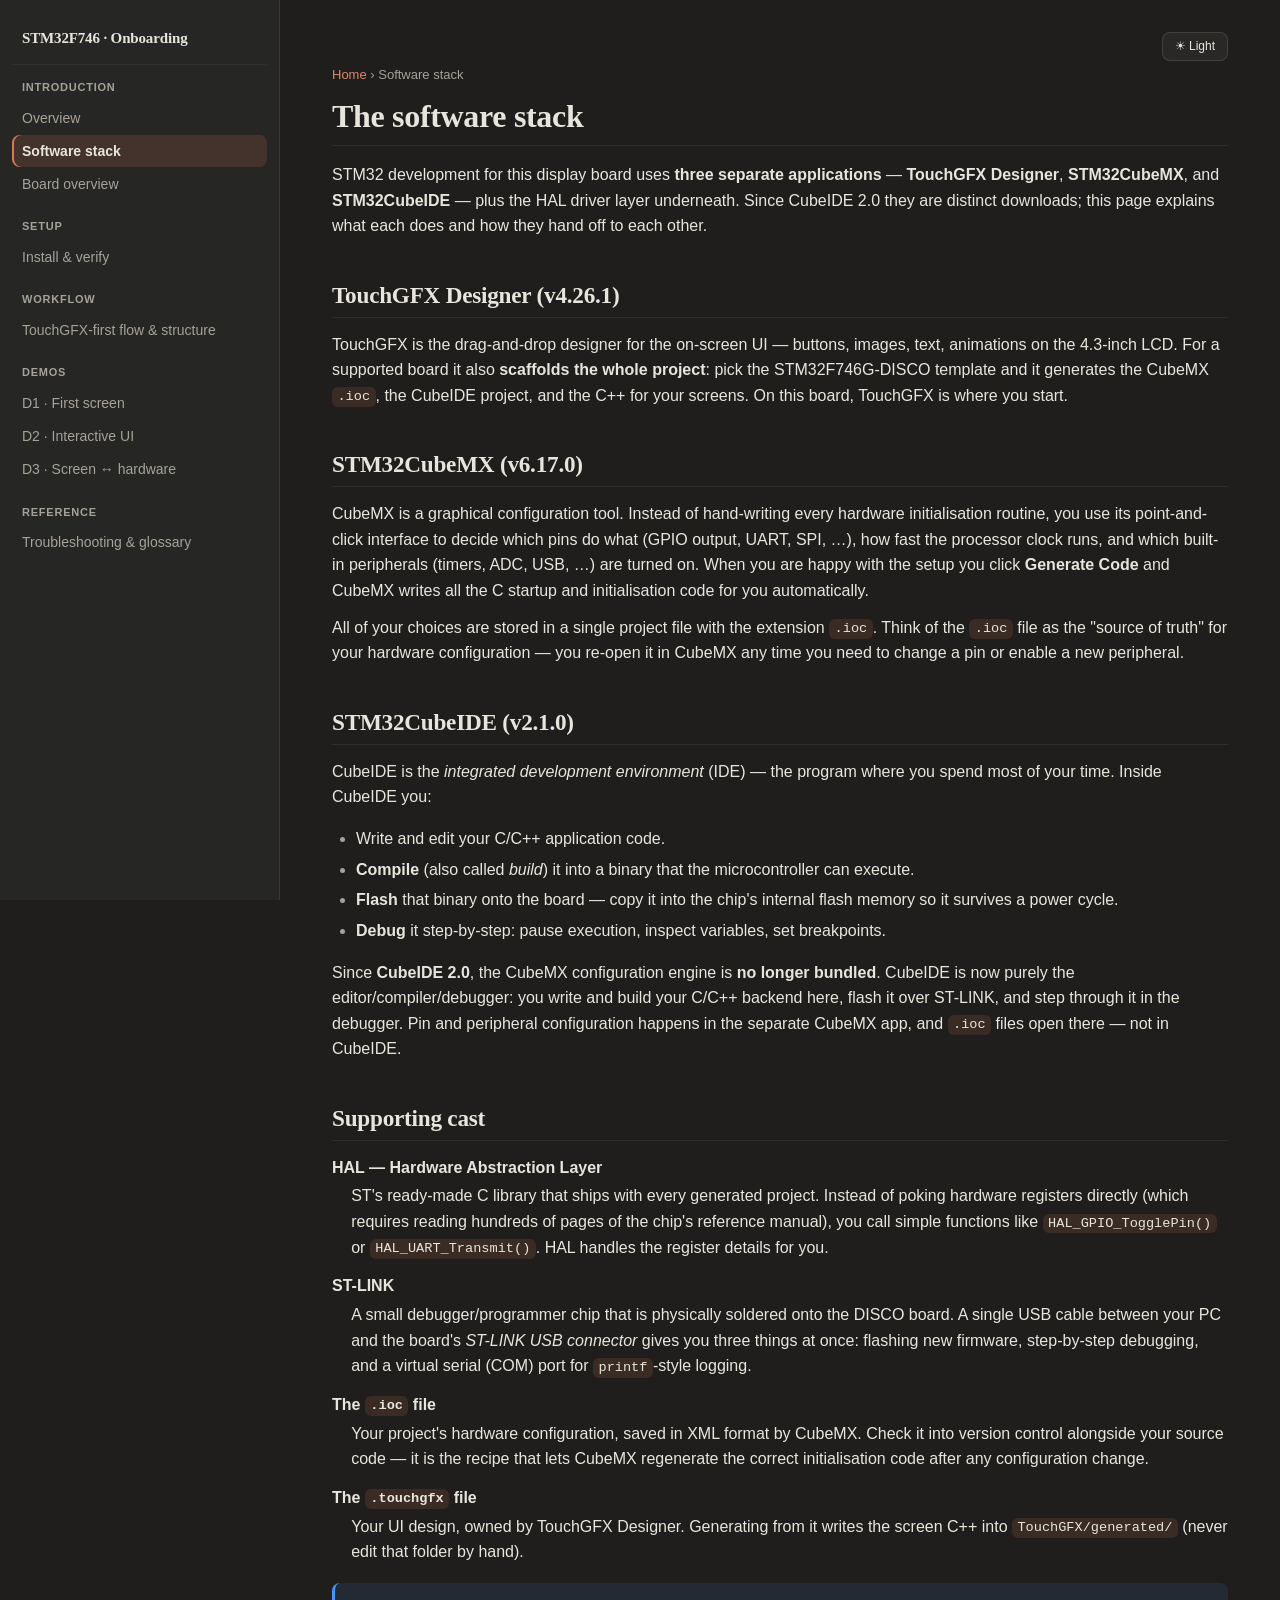
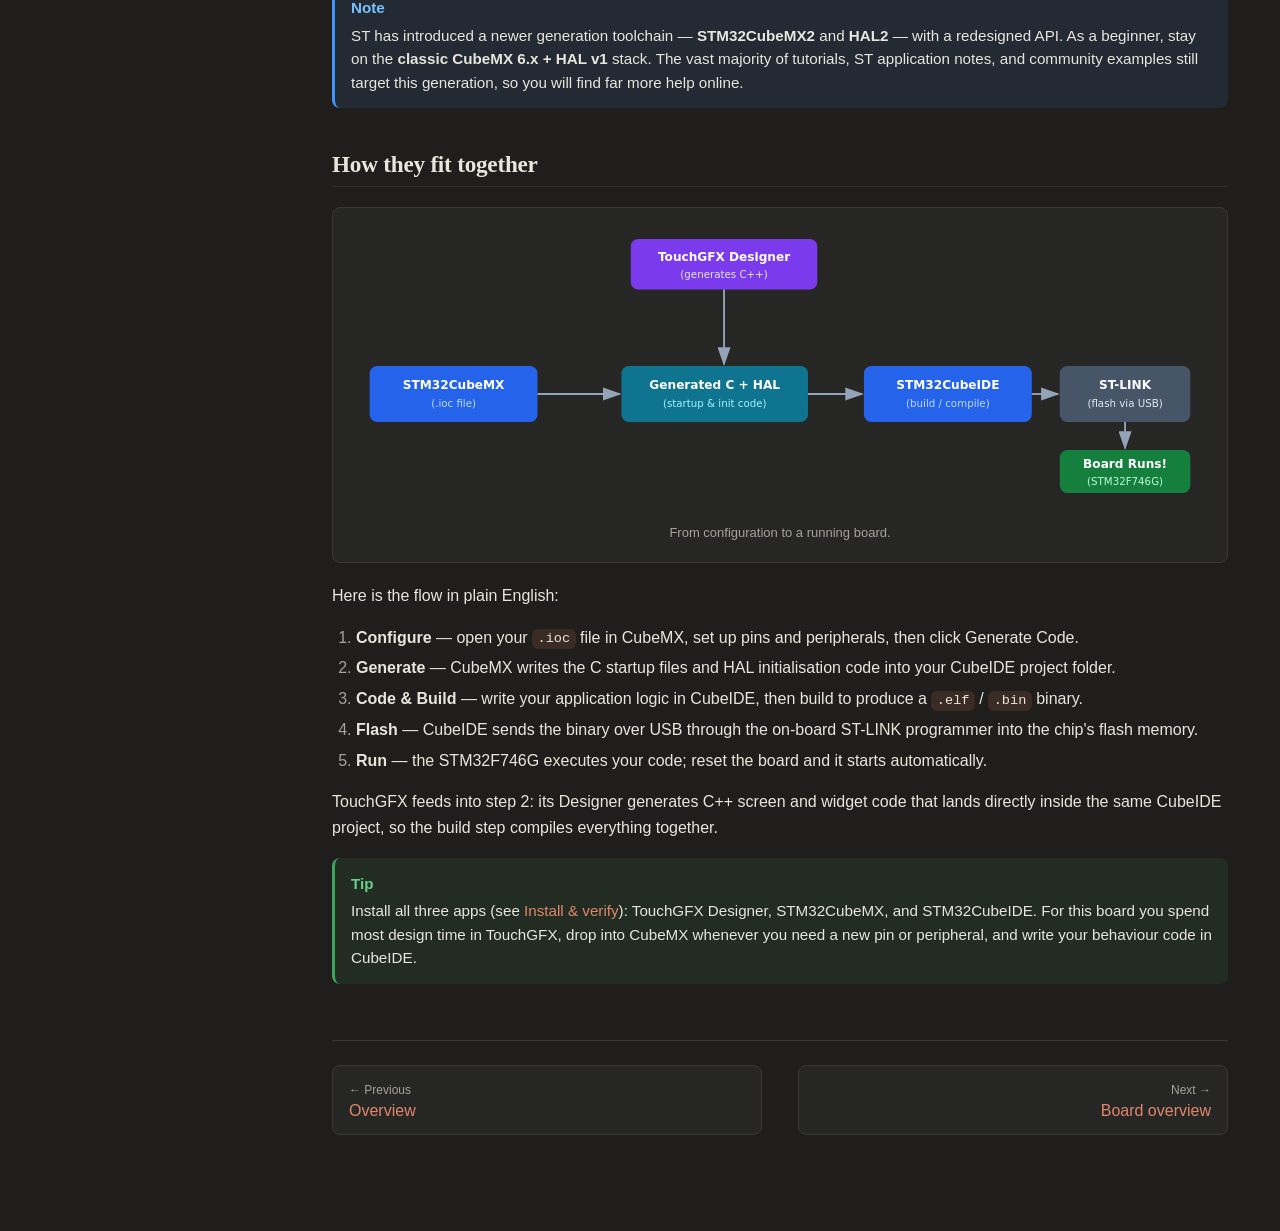
==== commit fcb5f9be: "polish: align titles to Onboarding; fix breadcrumbs, hand-off typo, demos/toolchain wording" ====
--- a/pages/01-software-stack.html
+++ b/pages/01-software-stack.html
@@ -3,7 +3,7 @@
 <head>
 <meta charset="UTF-8">
 <meta name="viewport" content="width=device-width, initial-scale=1">
-<title>Software stack · STM32F746G Getting Started</title>
+<title>Software stack · STM32F746G Onboarding</title>
 <link rel="stylesheet" href="../assets/style.css">
 </head>
 <body data-base="../">
@@ -15,7 +15,7 @@
       <div class="breadcrumb"><a href="../index.html">Home</a> › Software stack</div>
       <h1>The software stack</h1>
 
-      <p>STM32 development for this display board uses <strong>three separate applications</strong> — <strong>TouchGFX Designer</strong>, <strong>STM32CubeMX</strong>, and <strong>STM32CubeIDE</strong> — plus the HAL driver layer underneath. Since CubeIDE 2.0 they are distinct downloads; this page explains what each does and how they hand work to each other.</p>
+      <p>STM32 development for this display board uses <strong>three separate applications</strong> — <strong>TouchGFX Designer</strong>, <strong>STM32CubeMX</strong>, and <strong>STM32CubeIDE</strong> — plus the HAL driver layer underneath. Since CubeIDE 2.0 they are distinct downloads; this page explains what each does and how they hand off to each other.</p>
 
       <h2>TouchGFX Designer (v4.26.1)</h2>
       <p>TouchGFX is the drag-and-drop designer for the on-screen UI — buttons, images, text, animations on the 4.3-inch LCD. For a supported board it also <strong>scaffolds the whole project</strong>: pick the STM32F746G-DISCO template and it generates the CubeMX <code>.ioc</code>, the CubeIDE project, and the C++ for your screens. On this board, TouchGFX is where you start.</p>
